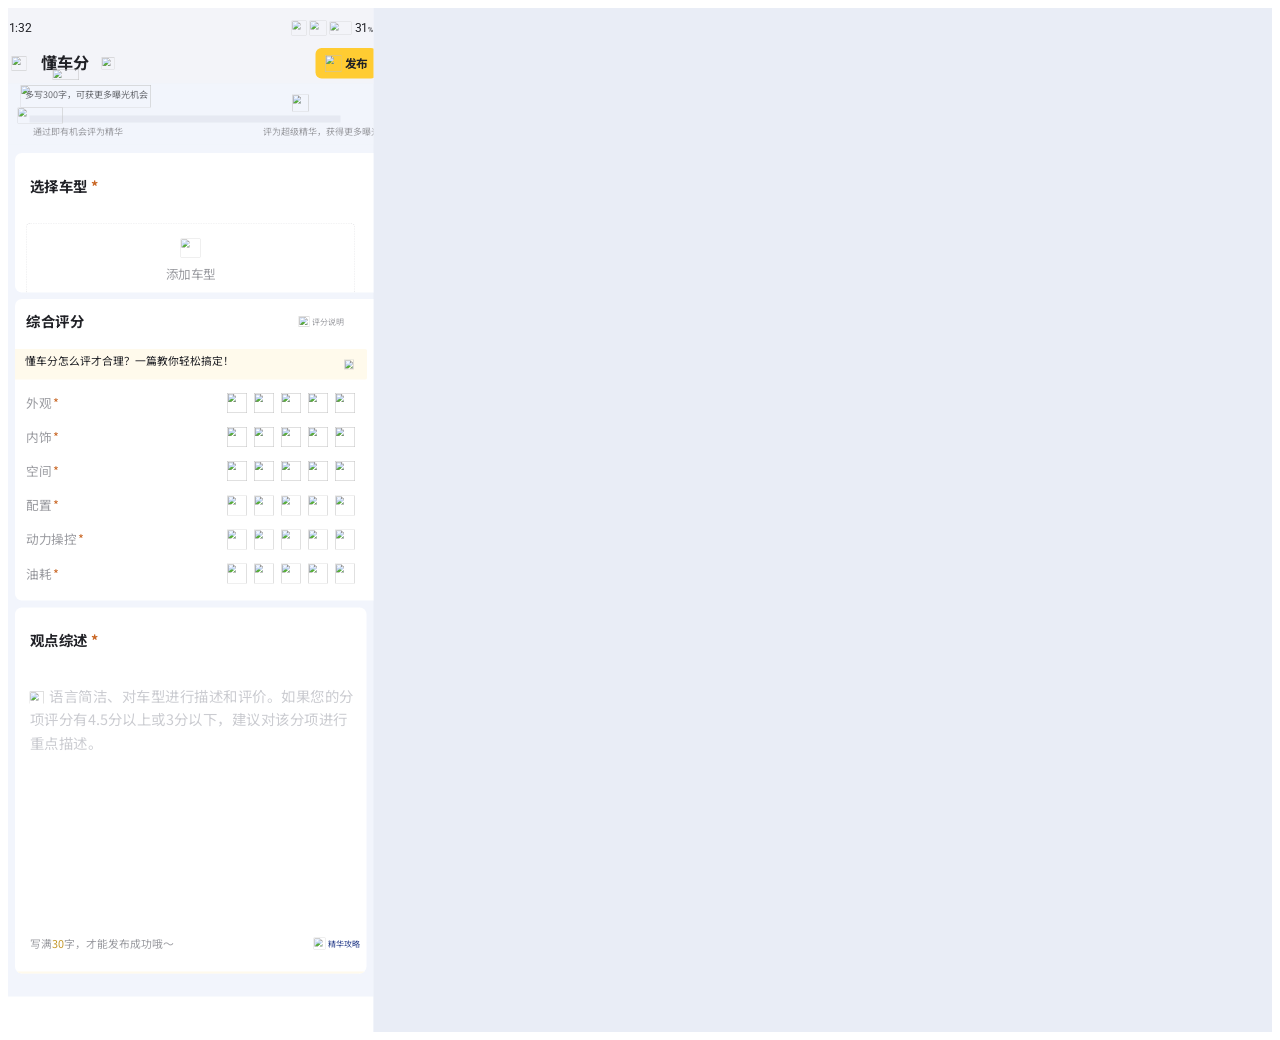
==== index.html @ 8db3533a "deploy: publish Dongchedi Nuxt site" ====
<!DOCTYPE html><html  lang="zh-CN"><head><meta charset="utf-8"><meta name="viewport" content="width=device-width, initial-scale=1, viewport-fit=cover"><title>懂车分</title><link rel="stylesheet" href="https://fonts.googleapis.com/css2?family=Noto+Sans+SC:wght@400;700&family=Roboto:wght@400&display=swap"><style>.dongchedi-page[data-v-82471abc]{--dcd-background:#f2f5fc;--dcd-header:#f3f4f9;--dcd-surface:#fff;--dcd-primary:#202126;--dcd-secondary:#9a9ba0;--dcd-required:#c96624;--dcd-yellow:#ffcc32;--dcd-tooltip:#fffaec;--dcd-track:#e6e9f2;--dcd-border:#cdcdd2;--dcd-placeholder:#cbccd1;--dcd-link:#2d438e;background:var(--dcd-background);color:var(--dcd-primary);display:flex;justify-content:flex-start;min-height:100vh;overflow-x:hidden}.dongchedi-shell[data-v-82471abc]{flex:0 0 auto;overflow:hidden;position:relative}.dongchedi-canvas[data-v-82471abc]{align-items:center;background:var(--dcd-background);color:var(--dcd-primary);display:flex;flex-direction:column;font-family:Noto Sans SC,sans-serif;font-weight:400;height:2048px;left:0;overflow:hidden;position:absolute;top:0;transform-origin:top left;width:731px}.dongchedi-canvas a[data-v-82471abc],.dongchedi-canvas button[data-v-82471abc],.dongchedi-canvas textarea[data-v-82471abc]{font:inherit}.dongchedi-canvas button[data-v-82471abc]{background:transparent;border:0;color:inherit;cursor:pointer;padding:0}.dongchedi-canvas img[data-v-82471abc]{display:block;max-width:none}.status-bar[data-v-82471abc]{align-items:center;background:var(--dcd-header);display:flex;flex:0 0 auto;font-family:Roboto,sans-serif;height:60px;padding:10px 37px 0 39px;width:731px}.status-bar__time[data-v-82471abc]{font-size:24px;font-weight:400;line-height:34px;white-space:nowrap}.status-bar__connection[data-v-82471abc]{align-items:center;display:flex;gap:6px;height:36px;margin-left:auto;width:165px}.status-bar__battery[data-v-82471abc]{font-size:24px;height:34px;line-height:34px;width:39px}.status-bar__battery small[data-v-82471abc]{font-size:13.2px}.top-nav[data-v-82471abc]{background:var(--dcd-header);flex:0 0 auto;height:81px;padding:0 14px 0 28px;width:731px}.top-nav[data-v-82471abc],.top-nav__identity[data-v-82471abc]{align-items:center;display:flex}.top-nav__identity[data-v-82471abc]{height:61px;width:206px}.top-nav__close[data-v-82471abc]{height:30px;width:30px}.top-nav__spacer[data-v-82471abc]{flex:0 0 auto;height:1px}.top-nav__spacer--first[data-v-82471abc]{width:27px}.top-nav__spacer--second[data-v-82471abc]{width:23px}.brand-mark[data-v-82471abc]{flex:0 0 auto;height:61px;position:relative;width:100px}.brand-mark strong[data-v-82471abc]{font-size:32.4px;font-weight:700;left:1.5px;line-height:46px;position:absolute;top:5px;white-space:nowrap}.brand-mark img[data-v-82471abc]{left:25px;position:absolute;top:42px}.top-nav__switch[data-v-82471abc]{height:25px;width:26px}.publish-button[data-v-82471abc]{align-items:center;background:var(--dcd-yellow)!important;border-radius:12px;display:flex;gap:6px;height:61px;justify-content:center;margin-left:auto;width:123px}.publish-button span[data-v-82471abc]{font-size:23.4px;font-weight:700;line-height:35px;white-space:nowrap}.progress-panel[data-v-82471abc]{background:var(--dcd-background);flex:0 0 auto;height:119px;padding-top:3px;position:relative;width:731px}.progress-panel__callout[data-v-82471abc]{height:46px;position:relative;width:731px}.progress-panel__callout img[data-v-82471abc]{left:25px;position:absolute;top:0}.progress-panel__callout span[data-v-82471abc]{color:#686a70;font-size:18px;left:33px;line-height:28px;position:absolute;top:4px;white-space:nowrap}.progress-panel__track-row[data-v-82471abc]{height:31px;position:relative;width:731px}.progress-panel__track[data-v-82471abc]{background:var(--dcd-track);height:14px;left:43px;position:absolute;top:15px;width:622px}.progress-panel__stripes[data-v-82471abc]{left:655px;position:absolute;top:15px}.progress-panel__step[data-v-82471abc]{position:absolute;top:18px}.progress-panel__step--one[data-v-82471abc]{left:133px}.progress-panel__step--two[data-v-82471abc]{left:579px}.progress-panel__car[data-v-82471abc]{left:19px;top:-1px}.progress-panel__car[data-v-82471abc],.progress-panel__gift[data-v-82471abc]{-o-object-fit:cover;object-fit:cover;position:absolute}.progress-panel__gift[data-v-82471abc]{left:568px;top:-27px}.progress-panel__labels[data-v-82471abc]{align-items:flex-start;display:flex;height:29px;padding:0 11px 0 49px;width:731px}.progress-panel__labels span[data-v-82471abc]{color:var(--dcd-secondary);font-size:18px;line-height:28px;white-space:nowrap}.progress-panel__labels span[data-v-82471abc]:last-child{margin-left:auto}.cards-spacer[data-v-82471abc]{flex:0 0 auto;height:17px;width:731px}.score-form[data-v-82471abc]{display:flex;flex:0 0 auto;flex-direction:column;height:1579px;width:703px}.score-card[data-v-82471abc]{background:var(--dcd-surface);border-radius:14px;flex:0 0 auto;overflow:hidden;position:relative;width:703px}.rating-card__heading h2[data-v-82471abc],.score-card__title[data-v-82471abc]{font-size:28.8px;font-style:normal;font-weight:700;line-height:43px;transform:translateY(-2px);white-space:nowrap}.rating-row__label em[data-v-82471abc],.score-card__title em[data-v-82471abc]{color:var(--dcd-required);font-style:normal}.vehicle-card[data-v-82471abc]{height:258px;padding:21px 23px 0 22px}.score-card__title--vehicle[data-v-82471abc]{height:43px;padding-left:7.2px;width:658px}.vehicle-card__spacer[data-v-82471abc]{height:28px;width:1px}.vehicle-selector[data-v-82471abc]{align-items:center;border:1.5px dashed var(--dcd-border)!important;border-radius:9px;display:flex;flex-direction:column;height:143px;padding-top:30px!important;width:658px}.vehicle-selector span[data-v-82471abc]{color:var(--dcd-secondary);font-size:25.2px;line-height:38px;margin-top:12px;white-space:nowrap}.card-gap[data-v-82471abc]{flex:0 0 auto;width:703px}.card-gap--vehicle[data-v-82471abc]{height:13px}.card-gap--rating[data-v-82471abc]{height:14px}.rating-card[data-v-82471abc]{height:583px;padding:20px 23px 0 22px}.rating-card__heading[data-v-82471abc]{align-items:center;display:flex;height:43px;padding-top:3px;width:658px}.help-link[data-v-82471abc]{align-items:center;color:inherit;display:flex;text-decoration:none}.help-link--rating[data-v-82471abc]{color:var(--dcd-secondary);font-size:21.6px;gap:5px;height:32px;line-height:32px;margin-left:auto;white-space:nowrap;width:113px}.rating-card__heading-gap[data-v-82471abc]{height:23px;width:1px}.tooltip[data-v-82471abc]{align-items:center;display:flex;flex-direction:column;height:72px;padding-top:11px;position:relative;width:658px}.tooltip__tail[data-v-82471abc]{left:595px;position:absolute;top:0}.tooltip__body[data-v-82471abc]{align-items:center;background:var(--dcd-tooltip);border-radius:3.6px;display:flex;height:61px;padding:0 26px 0 21.6px;width:658px}.tooltip__body>span[data-v-82471abc]{display:block;font-size:21.6px;height:61px;line-height:32px;padding-top:12.5px;white-space:nowrap}.tooltip__body button[data-v-82471abc]{height:20px;margin-left:auto;width:20px}.tooltip-placeholder[data-v-82471abc]{flex:0 0 auto;height:72px;width:658px}.rating-card__rows[data-v-82471abc]{display:flex;flex-direction:column;height:411.2px;padding-top:2px;width:658px}.rating-row[data-v-82471abc]{flex:0 0 auto;height:68.2px;padding-right:6px;width:658px}.rating-row[data-v-82471abc],.rating-row__label[data-v-82471abc]{align-items:center;display:flex}.rating-row__label[data-v-82471abc]{color:var(--dcd-secondary);font-size:25.2px;gap:2.4px;height:38px;line-height:38px;padding-bottom:3px;white-space:nowrap}.rating-row__label em[data-v-82471abc]{margin-left:2.4px}.rating-row__stars[data-v-82471abc]{align-items:flex-start;display:flex;gap:14px;height:40px;margin-left:auto;width:256px}.rating-row__stars button[data-v-82471abc]{flex:0 0 auto;height:40px;width:40px}.rating-row__stars img.is-selected[data-v-82471abc]{filter:brightness(0) saturate(100%) invert(79%) sepia(98%) saturate(708%) hue-rotate(342deg) brightness(102%) contrast(101%)}.review-card[data-v-82471abc]{height:711px;padding-top:21px}.score-card__title--review[data-v-82471abc]{height:43px;padding-left:29.2px;width:703px}.review-card__editor[data-v-82471abc]{height:495px;padding-top:44px;position:relative;width:703px}.review-card__editor textarea[data-v-82471abc]{background:transparent;border:0;color:var(--dcd-primary);height:451px;outline:0;overflow:hidden;padding:0;resize:none;z-index:1}.review-card__editor textarea[data-v-82471abc],.review-placeholder[data-v-82471abc]{font-size:28.8px;left:29.2px;line-height:43px;position:absolute;top:44px;width:650px}.review-placeholder[data-v-82471abc]{color:var(--dcd-placeholder);display:flex;flex-direction:column;gap:4px;height:139px;pointer-events:none;transform:translateY(-2px);z-index:2}.review-placeholder>span[data-v-82471abc]{white-space:nowrap}.review-placeholder__line[data-v-82471abc]{display:flex;height:43px;white-space:nowrap;width:650px}.review-placeholder__line--with-icon[data-v-82471abc]{gap:10.8px}.review-placeholder__pencil[data-v-82471abc]{flex:0 0 auto;height:43px;position:relative;width:28.8px}.review-placeholder__pencil img[data-v-82471abc]{left:0;position:absolute;top:9px}.review-card__meta[data-v-82471abc]{align-items:center;display:flex;height:43px;padding:0 23px 0 29.2px;width:703px}.review-card__meta>p[data-v-82471abc]{color:var(--dcd-secondary);font-size:21.6px;line-height:32px;white-space:nowrap}.review-card__meta>p span[data-v-82471abc]{color:#c39728}.review-card__validation[data-v-82471abc]{color:var(--dcd-required)!important}.help-link--review[data-v-82471abc]{color:var(--dcd-link);font-size:25.2px;gap:5.4px;height:38px;line-height:38px;margin-left:auto;white-space:nowrap;width:135px}.review-card__tip-area[data-v-82471abc]{height:94px;padding:23px 0 0 22px;width:703px}.tooltip--review[data-v-82471abc]{height:71px}.tooltip--review .tooltip__body>span[data-v-82471abc]{padding-top:11px}.bottom-background[data-v-82471abc]{background:var(--dcd-background);flex:0 0 auto;height:108px;width:731px}.bottom-system-area[data-v-82471abc]{background:var(--dcd-surface);flex:0 0 auto;height:84px;width:731px}@media(min-width:366px){.dongchedi-page[data-v-82471abc]{background:#e9edf6}}</style><link rel="preload" as="fetch" crossorigin="anonymous" href="/_payload.json?31ee4cfb-237c-421a-a219-f6a77c793687"><link rel="modulepreload" as="script" crossorigin href="/_nuxt/D0ZkvyMo.js"><link rel="modulepreload" as="script" crossorigin href="/_nuxt/QpCXt7BP.js"><script type="module" src="/_nuxt/D0ZkvyMo.js" crossorigin></script></head><body><div id="__nuxt"><!--[--><div></div><main class="dongchedi-page" data-v-82471abc><div class="dongchedi-shell" style="width:365.5px;height:1024px;margin-left:0px;" data-v-82471abc><div class="dongchedi-canvas" style="transform:scale(0.5);" data-v-82471abc><header class="status-bar" aria-label="Device status" data-v-82471abc><span class="status-bar__time" data-v-82471abc>1:32</span><div class="status-bar__connection" aria-hidden="true" data-v-82471abc><img src="/images/dongchedi-score/status-cellular.svg" alt="" width="30" height="30" data-v-82471abc><img src="/images/dongchedi-score/status-wifi6.svg" alt="" width="34" height="30" data-v-82471abc><img src="/images/dongchedi-score/status-battery.svg" alt="" width="44" height="26" data-v-82471abc><span class="status-bar__battery" data-v-82471abc>31<small data-v-82471abc>%</small></span></div></header><nav class="top-nav" aria-label="Page navigation" data-v-82471abc><div class="top-nav__identity" data-v-82471abc><button class="icon-button top-nav__close" type="button" aria-label="关闭" data-v-82471abc><img src="/images/dongchedi-score/nav-close.svg" alt="" width="30" height="30" data-v-82471abc></button><div class="top-nav__spacer top-nav__spacer--first" data-v-82471abc></div><div class="brand-mark" aria-label="懂车分" data-v-82471abc><strong data-v-82471abc>懂车分</strong><img src="/images/dongchedi-score/brand-curve.svg" alt="" width="53" height="22" data-v-82471abc></div><div class="top-nav__spacer top-nav__spacer--second" data-v-82471abc></div><button class="icon-button top-nav__switch" type="button" aria-label="切换评分类型" data-v-82471abc><img src="/images/dongchedi-score/brand-switch-arrow.svg" alt="" width="26" height="25" data-v-82471abc></button></div><button class="publish-button" type="button" data-v-82471abc><img src="/images/dongchedi-score/publish-plane.svg" alt="" width="33" height="34" data-v-82471abc><span data-v-82471abc>发布</span></button></nav><section class="progress-panel" aria-label="发布进度" data-v-82471abc><div class="progress-panel__callout" data-v-82471abc><img src="/images/dongchedi-score/progress-callout.svg" alt="" width="261" height="45" data-v-82471abc><span data-v-82471abc>多写300字，可获更多曝光机会</span></div><div class="progress-panel__track-row" aria-hidden="true" data-v-82471abc><div class="progress-panel__track" data-v-82471abc></div><img class="progress-panel__stripes" src="/images/dongchedi-score/progress-stripes.svg" alt="" width="49" height="14" data-v-82471abc><img class="progress-panel__step progress-panel__step--one" src="/images/dongchedi-score/progress-step.svg" alt="" width="12" height="12" data-v-82471abc><img class="progress-panel__step progress-panel__step--two" src="/images/dongchedi-score/progress-step.svg" alt="" width="12" height="12" data-v-82471abc><img class="progress-panel__car" src="/images/dongchedi-score/progress-car.png" alt="" width="91" height="32" data-v-82471abc><img class="progress-panel__gift" src="/images/dongchedi-score/progress-gift.png" alt="" width="34" height="34" data-v-82471abc></div><div class="progress-panel__labels" data-v-82471abc><span data-v-82471abc>通过即有机会评为精华</span><span data-v-82471abc>评为超级精华，获得更多曝光机会</span></div></section><div class="cards-spacer" data-v-82471abc></div><form class="score-form" data-v-82471abc><section class="score-card vehicle-card" data-v-82471abc><h1 class="score-card__title score-card__title--vehicle" data-v-82471abc>选择车型 <em data-v-82471abc>*</em></h1><div class="vehicle-card__spacer" data-v-82471abc></div><button class="vehicle-selector" type="button" data-v-82471abc><img src="/images/dongchedi-score/vehicle-add.svg" alt="" width="40" height="38" data-v-82471abc><span data-v-82471abc>添加车型</span></button></section><div class="card-gap card-gap--vehicle" data-v-82471abc></div><section class="score-card rating-card" data-v-82471abc><div class="rating-card__heading" data-v-82471abc><h2 data-v-82471abc>综合评分</h2><a class="help-link help-link--rating" href="#rating-guide" data-v-82471abc><img src="/images/dongchedi-score/rating-help.svg" alt="" width="22" height="22" data-v-82471abc><span data-v-82471abc>评分说明</span></a></div><div class="rating-card__heading-gap" data-v-82471abc></div><div class="tooltip tooltip--rating" data-v-82471abc><img class="tooltip__tail" src="/images/dongchedi-score/tooltip-tail.svg" alt="" width="26" height="11" data-v-82471abc><div class="tooltip__body" data-v-82471abc><span data-v-82471abc>懂车分怎么评才合理？一篇教你轻松搞定！</span><button type="button" aria-label="关闭提示" data-v-82471abc><img src="/images/dongchedi-score/tooltip-close.svg" alt="" width="20" height="20" data-v-82471abc></button></div></div><div class="rating-card__rows" data-v-82471abc><!--[--><div class="rating-row" data-v-82471abc><span class="rating-row__label" data-v-82471abc>外观<em data-v-82471abc>*</em></span><div class="rating-row__stars" aria-label="外观评分" data-v-82471abc><!--[--><button type="button" aria-label="1分" aria-pressed="false" data-v-82471abc><img src="/images/dongchedi-score/rating-star-empty.svg" alt="" width="40" height="40" class="" data-v-82471abc></button><button type="button" aria-label="2分" aria-pressed="false" data-v-82471abc><img src="/images/dongchedi-score/rating-star-empty.svg" alt="" width="40" height="40" class="" data-v-82471abc></button><button type="button" aria-label="3分" aria-pressed="false" data-v-82471abc><img src="/images/dongchedi-score/rating-star-empty.svg" alt="" width="40" height="40" class="" data-v-82471abc></button><button type="button" aria-label="4分" aria-pressed="false" data-v-82471abc><img src="/images/dongchedi-score/rating-star-empty.svg" alt="" width="40" height="40" class="" data-v-82471abc></button><button type="button" aria-label="5分" aria-pressed="false" data-v-82471abc><img src="/images/dongchedi-score/rating-star-empty.svg" alt="" width="40" height="40" class="" data-v-82471abc></button><!--]--></div></div><div class="rating-row" data-v-82471abc><span class="rating-row__label" data-v-82471abc>内饰<em data-v-82471abc>*</em></span><div class="rating-row__stars" aria-label="内饰评分" data-v-82471abc><!--[--><button type="button" aria-label="1分" aria-pressed="false" data-v-82471abc><img src="/images/dongchedi-score/rating-star-empty.svg" alt="" width="40" height="40" class="" data-v-82471abc></button><button type="button" aria-label="2分" aria-pressed="false" data-v-82471abc><img src="/images/dongchedi-score/rating-star-empty.svg" alt="" width="40" height="40" class="" data-v-82471abc></button><button type="button" aria-label="3分" aria-pressed="false" data-v-82471abc><img src="/images/dongchedi-score/rating-star-empty.svg" alt="" width="40" height="40" class="" data-v-82471abc></button><button type="button" aria-label="4分" aria-pressed="false" data-v-82471abc><img src="/images/dongchedi-score/rating-star-empty.svg" alt="" width="40" height="40" class="" data-v-82471abc></button><button type="button" aria-label="5分" aria-pressed="false" data-v-82471abc><img src="/images/dongchedi-score/rating-star-empty.svg" alt="" width="40" height="40" class="" data-v-82471abc></button><!--]--></div></div><div class="rating-row" data-v-82471abc><span class="rating-row__label" data-v-82471abc>空间<em data-v-82471abc>*</em></span><div class="rating-row__stars" aria-label="空间评分" data-v-82471abc><!--[--><button type="button" aria-label="1分" aria-pressed="false" data-v-82471abc><img src="/images/dongchedi-score/rating-star-empty.svg" alt="" width="40" height="40" class="" data-v-82471abc></button><button type="button" aria-label="2分" aria-pressed="false" data-v-82471abc><img src="/images/dongchedi-score/rating-star-empty.svg" alt="" width="40" height="40" class="" data-v-82471abc></button><button type="button" aria-label="3分" aria-pressed="false" data-v-82471abc><img src="/images/dongchedi-score/rating-star-empty.svg" alt="" width="40" height="40" class="" data-v-82471abc></button><button type="button" aria-label="4分" aria-pressed="false" data-v-82471abc><img src="/images/dongchedi-score/rating-star-empty.svg" alt="" width="40" height="40" class="" data-v-82471abc></button><button type="button" aria-label="5分" aria-pressed="false" data-v-82471abc><img src="/images/dongchedi-score/rating-star-empty.svg" alt="" width="40" height="40" class="" data-v-82471abc></button><!--]--></div></div><div class="rating-row" data-v-82471abc><span class="rating-row__label" data-v-82471abc>配置<em data-v-82471abc>*</em></span><div class="rating-row__stars" aria-label="配置评分" data-v-82471abc><!--[--><button type="button" aria-label="1分" aria-pressed="false" data-v-82471abc><img src="/images/dongchedi-score/rating-star-empty.svg" alt="" width="40" height="40" class="" data-v-82471abc></button><button type="button" aria-label="2分" aria-pressed="false" data-v-82471abc><img src="/images/dongchedi-score/rating-star-empty.svg" alt="" width="40" height="40" class="" data-v-82471abc></button><button type="button" aria-label="3分" aria-pressed="false" data-v-82471abc><img src="/images/dongchedi-score/rating-star-empty.svg" alt="" width="40" height="40" class="" data-v-82471abc></button><button type="button" aria-label="4分" aria-pressed="false" data-v-82471abc><img src="/images/dongchedi-score/rating-star-empty.svg" alt="" width="40" height="40" class="" data-v-82471abc></button><button type="button" aria-label="5分" aria-pressed="false" data-v-82471abc><img src="/images/dongchedi-score/rating-star-empty.svg" alt="" width="40" height="40" class="" data-v-82471abc></button><!--]--></div></div><div class="rating-row" data-v-82471abc><span class="rating-row__label" data-v-82471abc>动力操控<em data-v-82471abc>*</em></span><div class="rating-row__stars" aria-label="动力操控评分" data-v-82471abc><!--[--><button type="button" aria-label="1分" aria-pressed="false" data-v-82471abc><img src="/images/dongchedi-score/rating-star-empty.svg" alt="" width="40" height="40" class="" data-v-82471abc></button><button type="button" aria-label="2分" aria-pressed="false" data-v-82471abc><img src="/images/dongchedi-score/rating-star-empty.svg" alt="" width="40" height="40" class="" data-v-82471abc></button><button type="button" aria-label="3分" aria-pressed="false" data-v-82471abc><img src="/images/dongchedi-score/rating-star-empty.svg" alt="" width="40" height="40" class="" data-v-82471abc></button><button type="button" aria-label="4分" aria-pressed="false" data-v-82471abc><img src="/images/dongchedi-score/rating-star-empty.svg" alt="" width="40" height="40" class="" data-v-82471abc></button><button type="button" aria-label="5分" aria-pressed="false" data-v-82471abc><img src="/images/dongchedi-score/rating-star-empty.svg" alt="" width="40" height="40" class="" data-v-82471abc></button><!--]--></div></div><div class="rating-row" data-v-82471abc><span class="rating-row__label" data-v-82471abc>油耗<em data-v-82471abc>*</em></span><div class="rating-row__stars" aria-label="油耗评分" data-v-82471abc><!--[--><button type="button" aria-label="1分" aria-pressed="false" data-v-82471abc><img src="/images/dongchedi-score/rating-star-empty.svg" alt="" width="40" height="40" class="" data-v-82471abc></button><button type="button" aria-label="2分" aria-pressed="false" data-v-82471abc><img src="/images/dongchedi-score/rating-star-empty.svg" alt="" width="40" height="40" class="" data-v-82471abc></button><button type="button" aria-label="3分" aria-pressed="false" data-v-82471abc><img src="/images/dongchedi-score/rating-star-empty.svg" alt="" width="40" height="40" class="" data-v-82471abc></button><button type="button" aria-label="4分" aria-pressed="false" data-v-82471abc><img src="/images/dongchedi-score/rating-star-empty.svg" alt="" width="40" height="40" class="" data-v-82471abc></button><button type="button" aria-label="5分" aria-pressed="false" data-v-82471abc><img src="/images/dongchedi-score/rating-star-empty.svg" alt="" width="40" height="40" class="" data-v-82471abc></button><!--]--></div></div><!--]--></div></section><div class="card-gap card-gap--rating" data-v-82471abc></div><section class="score-card review-card" data-v-82471abc><h2 class="score-card__title score-card__title--review" data-v-82471abc>观点综述 <em data-v-82471abc>*</em></h2><div class="review-card__editor" data-v-82471abc><textarea maxlength="3000" aria-label="观点综述" data-v-82471abc></textarea><div class="review-placeholder" aria-hidden="true" data-v-82471abc><div class="review-placeholder__line review-placeholder__line--with-icon" data-v-82471abc><span class="review-placeholder__pencil" data-v-82471abc><img src="/images/dongchedi-score/review-pencil.svg" alt="" width="28.8" height="28.8" data-v-82471abc></span><span data-v-82471abc>语言简洁、对车型进行描述和评价。如果您的分</span></div><span data-v-82471abc>项评分有4.5分以上或3分以下，建议对该分项进行</span><span data-v-82471abc>重点描述。</span></div></div><div class="review-card__meta" data-v-82471abc><p data-v-82471abc> 写满<span data-v-82471abc>30</span>字，才能发布成功哦～ </p><a class="help-link help-link--review" href="#featured-guide" data-v-82471abc><img src="/images/dongchedi-score/review-help.svg" alt="" width="24" height="24" data-v-82471abc><span data-v-82471abc>精华攻略</span></a></div><div class="review-card__tip-area" data-v-82471abc><div class="tooltip tooltip--review" data-v-82471abc><img class="tooltip__tail" src="/images/dongchedi-score/tooltip-tail.svg" alt="" width="26" height="11" data-v-82471abc><div class="tooltip__body" data-v-82471abc><span data-v-82471abc>看精华攻略，写精华懂车分，轻松赚取上万积分！</span><button type="button" aria-label="关闭提示" data-v-82471abc><img src="/images/dongchedi-score/tooltip-close.svg" alt="" width="20" height="20" data-v-82471abc></button></div></div></div></section></form><div class="bottom-background" data-v-82471abc></div><div class="bottom-system-area" data-v-82471abc></div></div></div></main><!--]--></div><div id="teleports"></div><script>window.__NUXT__={};window.__NUXT__.config={public:{},app:{baseURL:"/",buildId:"31ee4cfb-237c-421a-a219-f6a77c793687",buildAssetsDir:"/_nuxt/",cdnURL:""}}</script><script type="application/json" data-nuxt-data="nuxt-app" data-ssr="true" id="__NUXT_DATA__" data-src="/_payload.json?31ee4cfb-237c-421a-a219-f6a77c793687">[{"state":1,"once":3,"_errors":4,"serverRendered":6,"path":7,"prerenderedAt":8},["Reactive",2],{},["Set"],["ShallowReactive",5],{},true,"\u002F",1792224165640]</script></body></html>
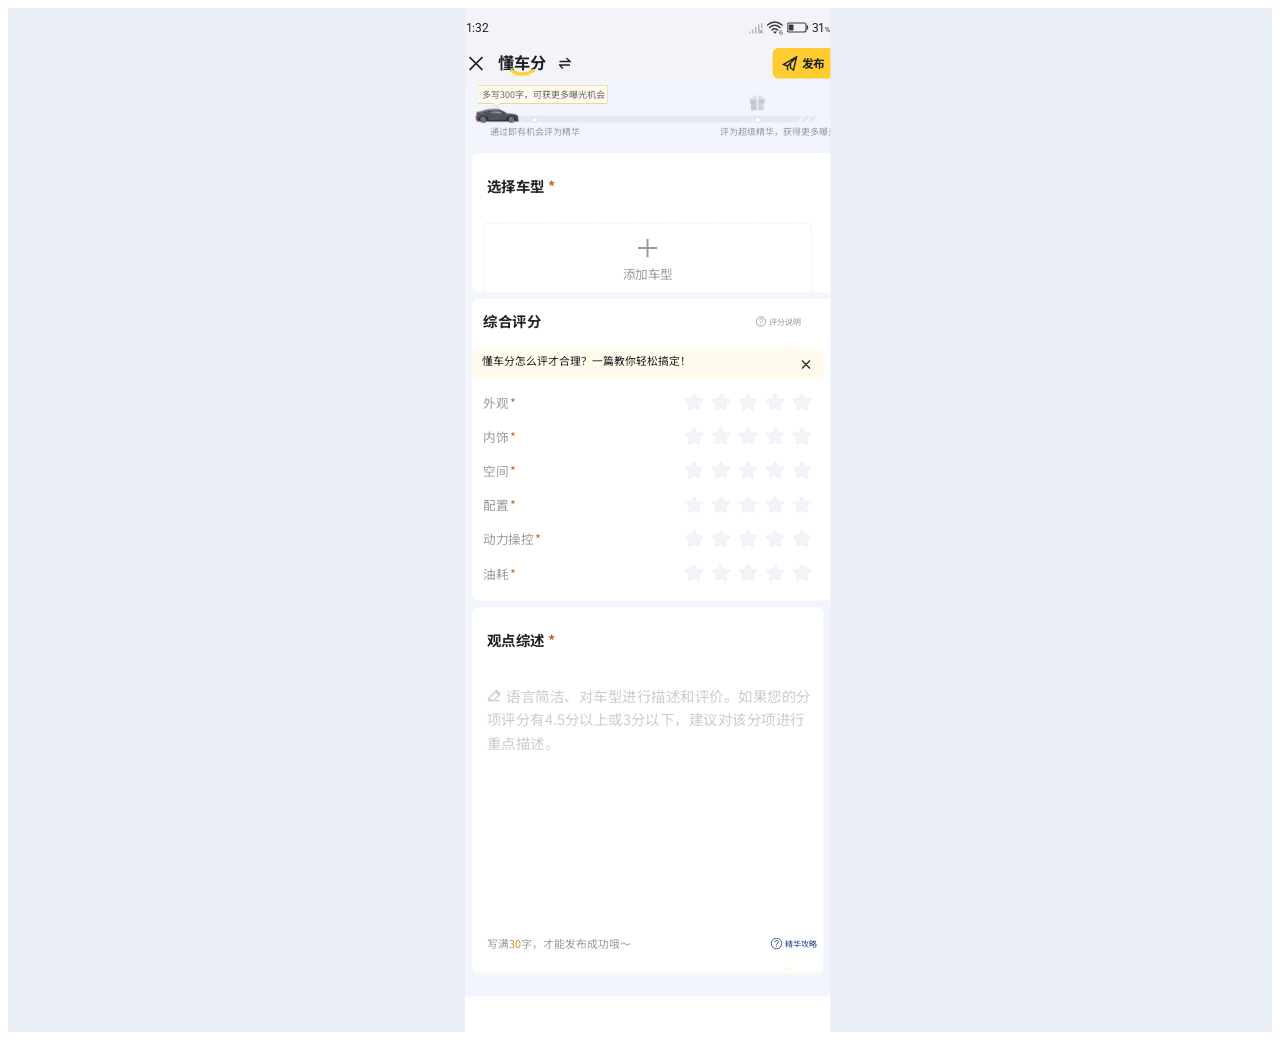
==== commit 2c25f38e: "deploy: activate Korean car review route" ====
--- a/index.html
+++ b/index.html
@@ -1 +1 @@
-<!DOCTYPE html><html  lang="zh-CN"><head><meta charset="utf-8"><meta name="viewport" content="width=device-width, initial-scale=1, viewport-fit=cover"><title>懂车分</title><link rel="stylesheet" href="https://fonts.googleapis.com/css2?family=Noto+Sans+SC:wght@400;700&family=Roboto:wght@400&display=swap"><style>.dongchedi-page[data-v-82471abc]{--dcd-background:#f2f5fc;--dcd-header:#f3f4f9;--dcd-surface:#fff;--dcd-primary:#202126;--dcd-secondary:#9a9ba0;--dcd-required:#c96624;--dcd-yellow:#ffcc32;--dcd-tooltip:#fffaec;--dcd-track:#e6e9f2;--dcd-border:#cdcdd2;--dcd-placeholder:#cbccd1;--dcd-link:#2d438e;background:var(--dcd-background);color:var(--dcd-primary);display:flex;justify-content:flex-start;min-height:100vh;overflow-x:hidden}.dongchedi-shell[data-v-82471abc]{flex:0 0 auto;overflow:hidden;position:relative}.dongchedi-canvas[data-v-82471abc]{align-items:center;background:var(--dcd-background);color:var(--dcd-primary);display:flex;flex-direction:column;font-family:Noto Sans SC,sans-serif;font-weight:400;height:2048px;left:0;overflow:hidden;position:absolute;top:0;transform-origin:top left;width:731px}.dongchedi-canvas a[data-v-82471abc],.dongchedi-canvas button[data-v-82471abc],.dongchedi-canvas textarea[data-v-82471abc]{font:inherit}.dongchedi-canvas button[data-v-82471abc]{background:transparent;border:0;color:inherit;cursor:pointer;padding:0}.dongchedi-canvas img[data-v-82471abc]{display:block;max-width:none}.status-bar[data-v-82471abc]{align-items:center;background:var(--dcd-header);display:flex;flex:0 0 auto;font-family:Roboto,sans-serif;height:60px;padding:10px 37px 0 39px;width:731px}.status-bar__time[data-v-82471abc]{font-size:24px;font-weight:400;line-height:34px;white-space:nowrap}.status-bar__connection[data-v-82471abc]{align-items:center;display:flex;gap:6px;height:36px;margin-left:auto;width:165px}.status-bar__battery[data-v-82471abc]{font-size:24px;height:34px;line-height:34px;width:39px}.status-bar__battery small[data-v-82471abc]{font-size:13.2px}.top-nav[data-v-82471abc]{background:var(--dcd-header);flex:0 0 auto;height:81px;padding:0 14px 0 28px;width:731px}.top-nav[data-v-82471abc],.top-nav__identity[data-v-82471abc]{align-items:center;display:flex}.top-nav__identity[data-v-82471abc]{height:61px;width:206px}.top-nav__close[data-v-82471abc]{height:30px;width:30px}.top-nav__spacer[data-v-82471abc]{flex:0 0 auto;height:1px}.top-nav__spacer--first[data-v-82471abc]{width:27px}.top-nav__spacer--second[data-v-82471abc]{width:23px}.brand-mark[data-v-82471abc]{flex:0 0 auto;height:61px;position:relative;width:100px}.brand-mark strong[data-v-82471abc]{font-size:32.4px;font-weight:700;left:1.5px;line-height:46px;position:absolute;top:5px;white-space:nowrap}.brand-mark img[data-v-82471abc]{left:25px;position:absolute;top:42px}.top-nav__switch[data-v-82471abc]{height:25px;width:26px}.publish-button[data-v-82471abc]{align-items:center;background:var(--dcd-yellow)!important;border-radius:12px;display:flex;gap:6px;height:61px;justify-content:center;margin-left:auto;width:123px}.publish-button span[data-v-82471abc]{font-size:23.4px;font-weight:700;line-height:35px;white-space:nowrap}.progress-panel[data-v-82471abc]{background:var(--dcd-background);flex:0 0 auto;height:119px;padding-top:3px;position:relative;width:731px}.progress-panel__callout[data-v-82471abc]{height:46px;position:relative;width:731px}.progress-panel__callout img[data-v-82471abc]{left:25px;position:absolute;top:0}.progress-panel__callout span[data-v-82471abc]{color:#686a70;font-size:18px;left:33px;line-height:28px;position:absolute;top:4px;white-space:nowrap}.progress-panel__track-row[data-v-82471abc]{height:31px;position:relative;width:731px}.progress-panel__track[data-v-82471abc]{background:var(--dcd-track);height:14px;left:43px;position:absolute;top:15px;width:622px}.progress-panel__stripes[data-v-82471abc]{left:655px;position:absolute;top:15px}.progress-panel__step[data-v-82471abc]{position:absolute;top:18px}.progress-panel__step--one[data-v-82471abc]{left:133px}.progress-panel__step--two[data-v-82471abc]{left:579px}.progress-panel__car[data-v-82471abc]{left:19px;top:-1px}.progress-panel__car[data-v-82471abc],.progress-panel__gift[data-v-82471abc]{-o-object-fit:cover;object-fit:cover;position:absolute}.progress-panel__gift[data-v-82471abc]{left:568px;top:-27px}.progress-panel__labels[data-v-82471abc]{align-items:flex-start;display:flex;height:29px;padding:0 11px 0 49px;width:731px}.progress-panel__labels span[data-v-82471abc]{color:var(--dcd-secondary);font-size:18px;line-height:28px;white-space:nowrap}.progress-panel__labels span[data-v-82471abc]:last-child{margin-left:auto}.cards-spacer[data-v-82471abc]{flex:0 0 auto;height:17px;width:731px}.score-form[data-v-82471abc]{display:flex;flex:0 0 auto;flex-direction:column;height:1579px;width:703px}.score-card[data-v-82471abc]{background:var(--dcd-surface);border-radius:14px;flex:0 0 auto;overflow:hidden;position:relative;width:703px}.rating-card__heading h2[data-v-82471abc],.score-card__title[data-v-82471abc]{font-size:28.8px;font-style:normal;font-weight:700;line-height:43px;transform:translateY(-2px);white-space:nowrap}.rating-row__label em[data-v-82471abc],.score-card__title em[data-v-82471abc]{color:var(--dcd-required);font-style:normal}.vehicle-card[data-v-82471abc]{height:258px;padding:21px 23px 0 22px}.score-card__title--vehicle[data-v-82471abc]{height:43px;padding-left:7.2px;width:658px}.vehicle-card__spacer[data-v-82471abc]{height:28px;width:1px}.vehicle-selector[data-v-82471abc]{align-items:center;border:1.5px dashed var(--dcd-border)!important;border-radius:9px;display:flex;flex-direction:column;height:143px;padding-top:30px!important;width:658px}.vehicle-selector span[data-v-82471abc]{color:var(--dcd-secondary);font-size:25.2px;line-height:38px;margin-top:12px;white-space:nowrap}.card-gap[data-v-82471abc]{flex:0 0 auto;width:703px}.card-gap--vehicle[data-v-82471abc]{height:13px}.card-gap--rating[data-v-82471abc]{height:14px}.rating-card[data-v-82471abc]{height:583px;padding:20px 23px 0 22px}.rating-card__heading[data-v-82471abc]{align-items:center;display:flex;height:43px;padding-top:3px;width:658px}.help-link[data-v-82471abc]{align-items:center;color:inherit;display:flex;text-decoration:none}.help-link--rating[data-v-82471abc]{color:var(--dcd-secondary);font-size:21.6px;gap:5px;height:32px;line-height:32px;margin-left:auto;white-space:nowrap;width:113px}.rating-card__heading-gap[data-v-82471abc]{height:23px;width:1px}.tooltip[data-v-82471abc]{align-items:center;display:flex;flex-direction:column;height:72px;padding-top:11px;position:relative;width:658px}.tooltip__tail[data-v-82471abc]{left:595px;position:absolute;top:0}.tooltip__body[data-v-82471abc]{align-items:center;background:var(--dcd-tooltip);border-radius:3.6px;display:flex;height:61px;padding:0 26px 0 21.6px;width:658px}.tooltip__body>span[data-v-82471abc]{display:block;font-size:21.6px;height:61px;line-height:32px;padding-top:12.5px;white-space:nowrap}.tooltip__body button[data-v-82471abc]{height:20px;margin-left:auto;width:20px}.tooltip-placeholder[data-v-82471abc]{flex:0 0 auto;height:72px;width:658px}.rating-card__rows[data-v-82471abc]{display:flex;flex-direction:column;height:411.2px;padding-top:2px;width:658px}.rating-row[data-v-82471abc]{flex:0 0 auto;height:68.2px;padding-right:6px;width:658px}.rating-row[data-v-82471abc],.rating-row__label[data-v-82471abc]{align-items:center;display:flex}.rating-row__label[data-v-82471abc]{color:var(--dcd-secondary);font-size:25.2px;gap:2.4px;height:38px;line-height:38px;padding-bottom:3px;white-space:nowrap}.rating-row__label em[data-v-82471abc]{margin-left:2.4px}.rating-row__stars[data-v-82471abc]{align-items:flex-start;display:flex;gap:14px;height:40px;margin-left:auto;width:256px}.rating-row__stars button[data-v-82471abc]{flex:0 0 auto;height:40px;width:40px}.rating-row__stars img.is-selected[data-v-82471abc]{filter:brightness(0) saturate(100%) invert(79%) sepia(98%) saturate(708%) hue-rotate(342deg) brightness(102%) contrast(101%)}.review-card[data-v-82471abc]{height:711px;padding-top:21px}.score-card__title--review[data-v-82471abc]{height:43px;padding-left:29.2px;width:703px}.review-card__editor[data-v-82471abc]{height:495px;padding-top:44px;position:relative;width:703px}.review-card__editor textarea[data-v-82471abc]{background:transparent;border:0;color:var(--dcd-primary);height:451px;outline:0;overflow:hidden;padding:0;resize:none;z-index:1}.review-card__editor textarea[data-v-82471abc],.review-placeholder[data-v-82471abc]{font-size:28.8px;left:29.2px;line-height:43px;position:absolute;top:44px;width:650px}.review-placeholder[data-v-82471abc]{color:var(--dcd-placeholder);display:flex;flex-direction:column;gap:4px;height:139px;pointer-events:none;transform:translateY(-2px);z-index:2}.review-placeholder>span[data-v-82471abc]{white-space:nowrap}.review-placeholder__line[data-v-82471abc]{display:flex;height:43px;white-space:nowrap;width:650px}.review-placeholder__line--with-icon[data-v-82471abc]{gap:10.8px}.review-placeholder__pencil[data-v-82471abc]{flex:0 0 auto;height:43px;position:relative;width:28.8px}.review-placeholder__pencil img[data-v-82471abc]{left:0;position:absolute;top:9px}.review-card__meta[data-v-82471abc]{align-items:center;display:flex;height:43px;padding:0 23px 0 29.2px;width:703px}.review-card__meta>p[data-v-82471abc]{color:var(--dcd-secondary);font-size:21.6px;line-height:32px;white-space:nowrap}.review-card__meta>p span[data-v-82471abc]{color:#c39728}.review-card__validation[data-v-82471abc]{color:var(--dcd-required)!important}.help-link--review[data-v-82471abc]{color:var(--dcd-link);font-size:25.2px;gap:5.4px;height:38px;line-height:38px;margin-left:auto;white-space:nowrap;width:135px}.review-card__tip-area[data-v-82471abc]{height:94px;padding:23px 0 0 22px;width:703px}.tooltip--review[data-v-82471abc]{height:71px}.tooltip--review .tooltip__body>span[data-v-82471abc]{padding-top:11px}.bottom-background[data-v-82471abc]{background:var(--dcd-background);flex:0 0 auto;height:108px;width:731px}.bottom-system-area[data-v-82471abc]{background:var(--dcd-surface);flex:0 0 auto;height:84px;width:731px}@media(min-width:366px){.dongchedi-page[data-v-82471abc]{background:#e9edf6}}</style><link rel="preload" as="fetch" crossorigin="anonymous" href="/_payload.json?31ee4cfb-237c-421a-a219-f6a77c793687"><link rel="modulepreload" as="script" crossorigin href="/_nuxt/D0ZkvyMo.js"><link rel="modulepreload" as="script" crossorigin href="/_nuxt/QpCXt7BP.js"><script type="module" src="/_nuxt/D0ZkvyMo.js" crossorigin></script></head><body><div id="__nuxt"><!--[--><div></div><main class="dongchedi-page" data-v-82471abc><div class="dongchedi-shell" style="width:365.5px;height:1024px;margin-left:0px;" data-v-82471abc><div class="dongchedi-canvas" style="transform:scale(0.5);" data-v-82471abc><header class="status-bar" aria-label="Device status" data-v-82471abc><span class="status-bar__time" data-v-82471abc>1:32</span><div class="status-bar__connection" aria-hidden="true" data-v-82471abc><img src="/images/dongchedi-score/status-cellular.svg" alt="" width="30" height="30" data-v-82471abc><img src="/images/dongchedi-score/status-wifi6.svg" alt="" width="34" height="30" data-v-82471abc><img src="/images/dongchedi-score/status-battery.svg" alt="" width="44" height="26" data-v-82471abc><span class="status-bar__battery" data-v-82471abc>31<small data-v-82471abc>%</small></span></div></header><nav class="top-nav" aria-label="Page navigation" data-v-82471abc><div class="top-nav__identity" data-v-82471abc><button class="icon-button top-nav__close" type="button" aria-label="关闭" data-v-82471abc><img src="/images/dongchedi-score/nav-close.svg" alt="" width="30" height="30" data-v-82471abc></button><div class="top-nav__spacer top-nav__spacer--first" data-v-82471abc></div><div class="brand-mark" aria-label="懂车分" data-v-82471abc><strong data-v-82471abc>懂车分</strong><img src="/images/dongchedi-score/brand-curve.svg" alt="" width="53" height="22" data-v-82471abc></div><div class="top-nav__spacer top-nav__spacer--second" data-v-82471abc></div><button class="icon-button top-nav__switch" type="button" aria-label="切换评分类型" data-v-82471abc><img src="/images/dongchedi-score/brand-switch-arrow.svg" alt="" width="26" height="25" data-v-82471abc></button></div><button class="publish-button" type="button" data-v-82471abc><img src="/images/dongchedi-score/publish-plane.svg" alt="" width="33" height="34" data-v-82471abc><span data-v-82471abc>发布</span></button></nav><section class="progress-panel" aria-label="发布进度" data-v-82471abc><div class="progress-panel__callout" data-v-82471abc><img src="/images/dongchedi-score/progress-callout.svg" alt="" width="261" height="45" data-v-82471abc><span data-v-82471abc>多写300字，可获更多曝光机会</span></div><div class="progress-panel__track-row" aria-hidden="true" data-v-82471abc><div class="progress-panel__track" data-v-82471abc></div><img class="progress-panel__stripes" src="/images/dongchedi-score/progress-stripes.svg" alt="" width="49" height="14" data-v-82471abc><img class="progress-panel__step progress-panel__step--one" src="/images/dongchedi-score/progress-step.svg" alt="" width="12" height="12" data-v-82471abc><img class="progress-panel__step progress-panel__step--two" src="/images/dongchedi-score/progress-step.svg" alt="" width="12" height="12" data-v-82471abc><img class="progress-panel__car" src="/images/dongchedi-score/progress-car.png" alt="" width="91" height="32" data-v-82471abc><img class="progress-panel__gift" src="/images/dongchedi-score/progress-gift.png" alt="" width="34" height="34" data-v-82471abc></div><div class="progress-panel__labels" data-v-82471abc><span data-v-82471abc>通过即有机会评为精华</span><span data-v-82471abc>评为超级精华，获得更多曝光机会</span></div></section><div class="cards-spacer" data-v-82471abc></div><form class="score-form" data-v-82471abc><section class="score-card vehicle-card" data-v-82471abc><h1 class="score-card__title score-card__title--vehicle" data-v-82471abc>选择车型 <em data-v-82471abc>*</em></h1><div class="vehicle-card__spacer" data-v-82471abc></div><button class="vehicle-selector" type="button" data-v-82471abc><img src="/images/dongchedi-score/vehicle-add.svg" alt="" width="40" height="38" data-v-82471abc><span data-v-82471abc>添加车型</span></button></section><div class="card-gap card-gap--vehicle" data-v-82471abc></div><section class="score-card rating-card" data-v-82471abc><div class="rating-card__heading" data-v-82471abc><h2 data-v-82471abc>综合评分</h2><a class="help-link help-link--rating" href="#rating-guide" data-v-82471abc><img src="/images/dongchedi-score/rating-help.svg" alt="" width="22" height="22" data-v-82471abc><span data-v-82471abc>评分说明</span></a></div><div class="rating-card__heading-gap" data-v-82471abc></div><div class="tooltip tooltip--rating" data-v-82471abc><img class="tooltip__tail" src="/images/dongchedi-score/tooltip-tail.svg" alt="" width="26" height="11" data-v-82471abc><div class="tooltip__body" data-v-82471abc><span data-v-82471abc>懂车分怎么评才合理？一篇教你轻松搞定！</span><button type="button" aria-label="关闭提示" data-v-82471abc><img src="/images/dongchedi-score/tooltip-close.svg" alt="" width="20" height="20" data-v-82471abc></button></div></div><div class="rating-card__rows" data-v-82471abc><!--[--><div class="rating-row" data-v-82471abc><span class="rating-row__label" data-v-82471abc>外观<em data-v-82471abc>*</em></span><div class="rating-row__stars" aria-label="外观评分" data-v-82471abc><!--[--><button type="button" aria-label="1分" aria-pressed="false" data-v-82471abc><img src="/images/dongchedi-score/rating-star-empty.svg" alt="" width="40" height="40" class="" data-v-82471abc></button><button type="button" aria-label="2分" aria-pressed="false" data-v-82471abc><img src="/images/dongchedi-score/rating-star-empty.svg" alt="" width="40" height="40" class="" data-v-82471abc></button><button type="button" aria-label="3分" aria-pressed="false" data-v-82471abc><img src="/images/dongchedi-score/rating-star-empty.svg" alt="" width="40" height="40" class="" data-v-82471abc></button><button type="button" aria-label="4分" aria-pressed="false" data-v-82471abc><img src="/images/dongchedi-score/rating-star-empty.svg" alt="" width="40" height="40" class="" data-v-82471abc></button><button type="button" aria-label="5分" aria-pressed="false" data-v-82471abc><img src="/images/dongchedi-score/rating-star-empty.svg" alt="" width="40" height="40" class="" data-v-82471abc></button><!--]--></div></div><div class="rating-row" data-v-82471abc><span class="rating-row__label" data-v-82471abc>内饰<em data-v-82471abc>*</em></span><div class="rating-row__stars" aria-label="内饰评分" data-v-82471abc><!--[--><button type="button" aria-label="1分" aria-pressed="false" data-v-82471abc><img src="/images/dongchedi-score/rating-star-empty.svg" alt="" width="40" height="40" class="" data-v-82471abc></button><button type="button" aria-label="2分" aria-pressed="false" data-v-82471abc><img src="/images/dongchedi-score/rating-star-empty.svg" alt="" width="40" height="40" class="" data-v-82471abc></button><button type="button" aria-label="3分" aria-pressed="false" data-v-82471abc><img src="/images/dongchedi-score/rating-star-empty.svg" alt="" width="40" height="40" class="" data-v-82471abc></button><button type="button" aria-label="4分" aria-pressed="false" data-v-82471abc><img src="/images/dongchedi-score/rating-star-empty.svg" alt="" width="40" height="40" class="" data-v-82471abc></button><button type="button" aria-label="5分" aria-pressed="false" data-v-82471abc><img src="/images/dongchedi-score/rating-star-empty.svg" alt="" width="40" height="40" class="" data-v-82471abc></button><!--]--></div></div><div class="rating-row" data-v-82471abc><span class="rating-row__label" data-v-82471abc>空间<em data-v-82471abc>*</em></span><div class="rating-row__stars" aria-label="空间评分" data-v-82471abc><!--[--><button type="button" aria-label="1分" aria-pressed="false" data-v-82471abc><img src="/images/dongchedi-score/rating-star-empty.svg" alt="" width="40" height="40" class="" data-v-82471abc></button><button type="button" aria-label="2分" aria-pressed="false" data-v-82471abc><img src="/images/dongchedi-score/rating-star-empty.svg" alt="" width="40" height="40" class="" data-v-82471abc></button><button type="button" aria-label="3分" aria-pressed="false" data-v-82471abc><img src="/images/dongchedi-score/rating-star-empty.svg" alt="" width="40" height="40" class="" data-v-82471abc></button><button type="button" aria-label="4分" aria-pressed="false" data-v-82471abc><img src="/images/dongchedi-score/rating-star-empty.svg" alt="" width="40" height="40" class="" data-v-82471abc></button><button type="button" aria-label="5分" aria-pressed="false" data-v-82471abc><img src="/images/dongchedi-score/rating-star-empty.svg" alt="" width="40" height="40" class="" data-v-82471abc></button><!--]--></div></div><div class="rating-row" data-v-82471abc><span class="rating-row__label" data-v-82471abc>配置<em data-v-82471abc>*</em></span><div class="rating-row__stars" aria-label="配置评分" data-v-82471abc><!--[--><button type="button" aria-label="1分" aria-pressed="false" data-v-82471abc><img src="/images/dongchedi-score/rating-star-empty.svg" alt="" width="40" height="40" class="" data-v-82471abc></button><button type="button" aria-label="2分" aria-pressed="false" data-v-82471abc><img src="/images/dongchedi-score/rating-star-empty.svg" alt="" width="40" height="40" class="" data-v-82471abc></button><button type="button" aria-label="3分" aria-pressed="false" data-v-82471abc><img src="/images/dongchedi-score/rating-star-empty.svg" alt="" width="40" height="40" class="" data-v-82471abc></button><button type="button" aria-label="4分" aria-pressed="false" data-v-82471abc><img src="/images/dongchedi-score/rating-star-empty.svg" alt="" width="40" height="40" class="" data-v-82471abc></button><button type="button" aria-label="5分" aria-pressed="false" data-v-82471abc><img src="/images/dongchedi-score/rating-star-empty.svg" alt="" width="40" height="40" class="" data-v-82471abc></button><!--]--></div></div><div class="rating-row" data-v-82471abc><span class="rating-row__label" data-v-82471abc>动力操控<em data-v-82471abc>*</em></span><div class="rating-row__stars" aria-label="动力操控评分" data-v-82471abc><!--[--><button type="button" aria-label="1分" aria-pressed="false" data-v-82471abc><img src="/images/dongchedi-score/rating-star-empty.svg" alt="" width="40" height="40" class="" data-v-82471abc></button><button type="button" aria-label="2分" aria-pressed="false" data-v-82471abc><img src="/images/dongchedi-score/rating-star-empty.svg" alt="" width="40" height="40" class="" data-v-82471abc></button><button type="button" aria-label="3分" aria-pressed="false" data-v-82471abc><img src="/images/dongchedi-score/rating-star-empty.svg" alt="" width="40" height="40" class="" data-v-82471abc></button><button type="button" aria-label="4分" aria-pressed="false" data-v-82471abc><img src="/images/dongchedi-score/rating-star-empty.svg" alt="" width="40" height="40" class="" data-v-82471abc></button><button type="button" aria-label="5分" aria-pressed="false" data-v-82471abc><img src="/images/dongchedi-score/rating-star-empty.svg" alt="" width="40" height="40" class="" data-v-82471abc></button><!--]--></div></div><div class="rating-row" data-v-82471abc><span class="rating-row__label" data-v-82471abc>油耗<em data-v-82471abc>*</em></span><div class="rating-row__stars" aria-label="油耗评分" data-v-82471abc><!--[--><button type="button" aria-label="1分" aria-pressed="false" data-v-82471abc><img src="/images/dongchedi-score/rating-star-empty.svg" alt="" width="40" height="40" class="" data-v-82471abc></button><button type="button" aria-label="2分" aria-pressed="false" data-v-82471abc><img src="/images/dongchedi-score/rating-star-empty.svg" alt="" width="40" height="40" class="" data-v-82471abc></button><button type="button" aria-label="3分" aria-pressed="false" data-v-82471abc><img src="/images/dongchedi-score/rating-star-empty.svg" alt="" width="40" height="40" class="" data-v-82471abc></button><button type="button" aria-label="4分" aria-pressed="false" data-v-82471abc><img src="/images/dongchedi-score/rating-star-empty.svg" alt="" width="40" height="40" class="" data-v-82471abc></button><button type="button" aria-label="5分" aria-pressed="false" data-v-82471abc><img src="/images/dongchedi-score/rating-star-empty.svg" alt="" width="40" height="40" class="" data-v-82471abc></button><!--]--></div></div><!--]--></div></section><div class="card-gap card-gap--rating" data-v-82471abc></div><section class="score-card review-card" data-v-82471abc><h2 class="score-card__title score-card__title--review" data-v-82471abc>观点综述 <em data-v-82471abc>*</em></h2><div class="review-card__editor" data-v-82471abc><textarea maxlength="3000" aria-label="观点综述" data-v-82471abc></textarea><div class="review-placeholder" aria-hidden="true" data-v-82471abc><div class="review-placeholder__line review-placeholder__line--with-icon" data-v-82471abc><span class="review-placeholder__pencil" data-v-82471abc><img src="/images/dongchedi-score/review-pencil.svg" alt="" width="28.8" height="28.8" data-v-82471abc></span><span data-v-82471abc>语言简洁、对车型进行描述和评价。如果您的分</span></div><span data-v-82471abc>项评分有4.5分以上或3分以下，建议对该分项进行</span><span data-v-82471abc>重点描述。</span></div></div><div class="review-card__meta" data-v-82471abc><p data-v-82471abc> 写满<span data-v-82471abc>30</span>字，才能发布成功哦～ </p><a class="help-link help-link--review" href="#featured-guide" data-v-82471abc><img src="/images/dongchedi-score/review-help.svg" alt="" width="24" height="24" data-v-82471abc><span data-v-82471abc>精华攻略</span></a></div><div class="review-card__tip-area" data-v-82471abc><div class="tooltip tooltip--review" data-v-82471abc><img class="tooltip__tail" src="/images/dongchedi-score/tooltip-tail.svg" alt="" width="26" height="11" data-v-82471abc><div class="tooltip__body" data-v-82471abc><span data-v-82471abc>看精华攻略，写精华懂车分，轻松赚取上万积分！</span><button type="button" aria-label="关闭提示" data-v-82471abc><img src="/images/dongchedi-score/tooltip-close.svg" alt="" width="20" height="20" data-v-82471abc></button></div></div></div></section></form><div class="bottom-background" data-v-82471abc></div><div class="bottom-system-area" data-v-82471abc></div></div></div></main><!--]--></div><div id="teleports"></div><script>window.__NUXT__={};window.__NUXT__.config={public:{},app:{baseURL:"/",buildId:"31ee4cfb-237c-421a-a219-f6a77c793687",buildAssetsDir:"/_nuxt/",cdnURL:""}}</script><script type="application/json" data-nuxt-data="nuxt-app" data-ssr="true" id="__NUXT_DATA__" data-src="/_payload.json?31ee4cfb-237c-421a-a219-f6a77c793687">[{"state":1,"once":3,"_errors":4,"serverRendered":6,"path":7,"prerenderedAt":8},["Reactive",2],{},["Set"],["ShallowReactive",5],{},true,"\u002F",1792224165640]</script></body></html>+<!DOCTYPE html><html  lang="zh-CN"><head><meta charset="utf-8"><meta name="viewport" content="width=device-width, initial-scale=1, viewport-fit=cover"><title>懂车分</title><link rel="stylesheet" href="https://fonts.googleapis.com/css2?family=Noto+Sans+SC:wght@400;700&family=Roboto:wght@400&display=swap"><style>.dongchedi-page[data-v-82471abc]{--dcd-background:#f2f5fc;--dcd-header:#f3f4f9;--dcd-surface:#fff;--dcd-primary:#202126;--dcd-secondary:#9a9ba0;--dcd-required:#c96624;--dcd-yellow:#ffcc32;--dcd-tooltip:#fffaec;--dcd-track:#e6e9f2;--dcd-border:#cdcdd2;--dcd-placeholder:#cbccd1;--dcd-link:#2d438e;background:var(--dcd-background);color:var(--dcd-primary);display:flex;justify-content:flex-start;min-height:100vh;overflow-x:hidden}.dongchedi-shell[data-v-82471abc]{flex:0 0 auto;overflow:hidden;position:relative}.dongchedi-canvas[data-v-82471abc]{align-items:center;background:var(--dcd-background);color:var(--dcd-primary);display:flex;flex-direction:column;font-family:Noto Sans SC,sans-serif;font-weight:400;height:2048px;left:0;overflow:hidden;position:absolute;top:0;transform-origin:top left;width:731px}.dongchedi-canvas a[data-v-82471abc],.dongchedi-canvas button[data-v-82471abc],.dongchedi-canvas textarea[data-v-82471abc]{font:inherit}.dongchedi-canvas button[data-v-82471abc]{background:transparent;border:0;color:inherit;cursor:pointer;padding:0}.dongchedi-canvas img[data-v-82471abc]{display:block;max-width:none}.status-bar[data-v-82471abc]{align-items:center;background:var(--dcd-header);display:flex;flex:0 0 auto;font-family:Roboto,sans-serif;height:60px;padding:10px 37px 0 39px;width:731px}.status-bar__time[data-v-82471abc]{font-size:24px;font-weight:400;line-height:34px;white-space:nowrap}.status-bar__connection[data-v-82471abc]{align-items:center;display:flex;gap:6px;height:36px;margin-left:auto;width:165px}.status-bar__battery[data-v-82471abc]{font-size:24px;height:34px;line-height:34px;width:39px}.status-bar__battery small[data-v-82471abc]{font-size:13.2px}.top-nav[data-v-82471abc]{background:var(--dcd-header);flex:0 0 auto;height:81px;padding:0 14px 0 28px;width:731px}.top-nav[data-v-82471abc],.top-nav__identity[data-v-82471abc]{align-items:center;display:flex}.top-nav__identity[data-v-82471abc]{height:61px;width:206px}.top-nav__close[data-v-82471abc]{height:30px;width:30px}.top-nav__spacer[data-v-82471abc]{flex:0 0 auto;height:1px}.top-nav__spacer--first[data-v-82471abc]{width:27px}.top-nav__spacer--second[data-v-82471abc]{width:23px}.brand-mark[data-v-82471abc]{flex:0 0 auto;height:61px;position:relative;width:100px}.brand-mark strong[data-v-82471abc]{font-size:32.4px;font-weight:700;left:1.5px;line-height:46px;position:absolute;top:5px;white-space:nowrap}.brand-mark img[data-v-82471abc]{left:25px;position:absolute;top:42px}.top-nav__switch[data-v-82471abc]{height:25px;width:26px}.publish-button[data-v-82471abc]{align-items:center;background:var(--dcd-yellow)!important;border-radius:12px;display:flex;gap:6px;height:61px;justify-content:center;margin-left:auto;width:123px}.publish-button span[data-v-82471abc]{font-size:23.4px;font-weight:700;line-height:35px;white-space:nowrap}.progress-panel[data-v-82471abc]{background:var(--dcd-background);flex:0 0 auto;height:119px;padding-top:3px;position:relative;width:731px}.progress-panel__callout[data-v-82471abc]{height:46px;position:relative;width:731px}.progress-panel__callout img[data-v-82471abc]{left:25px;position:absolute;top:0}.progress-panel__callout span[data-v-82471abc]{color:#686a70;font-size:18px;left:33px;line-height:28px;position:absolute;top:4px;white-space:nowrap}.progress-panel__track-row[data-v-82471abc]{height:31px;position:relative;width:731px}.progress-panel__track[data-v-82471abc]{background:var(--dcd-track);height:14px;left:43px;position:absolute;top:15px;width:622px}.progress-panel__stripes[data-v-82471abc]{left:655px;position:absolute;top:15px}.progress-panel__step[data-v-82471abc]{position:absolute;top:18px}.progress-panel__step--one[data-v-82471abc]{left:133px}.progress-panel__step--two[data-v-82471abc]{left:579px}.progress-panel__car[data-v-82471abc]{left:19px;top:-1px}.progress-panel__car[data-v-82471abc],.progress-panel__gift[data-v-82471abc]{-o-object-fit:cover;object-fit:cover;position:absolute}.progress-panel__gift[data-v-82471abc]{left:568px;top:-27px}.progress-panel__labels[data-v-82471abc]{align-items:flex-start;display:flex;height:29px;padding:0 11px 0 49px;width:731px}.progress-panel__labels span[data-v-82471abc]{color:var(--dcd-secondary);font-size:18px;line-height:28px;white-space:nowrap}.progress-panel__labels span[data-v-82471abc]:last-child{margin-left:auto}.cards-spacer[data-v-82471abc]{flex:0 0 auto;height:17px;width:731px}.score-form[data-v-82471abc]{display:flex;flex:0 0 auto;flex-direction:column;height:1579px;width:703px}.score-card[data-v-82471abc]{background:var(--dcd-surface);border-radius:14px;flex:0 0 auto;overflow:hidden;position:relative;width:703px}.rating-card__heading h2[data-v-82471abc],.score-card__title[data-v-82471abc]{font-size:28.8px;font-style:normal;font-weight:700;line-height:43px;transform:translateY(-2px);white-space:nowrap}.rating-row__label em[data-v-82471abc],.score-card__title em[data-v-82471abc]{color:var(--dcd-required);font-style:normal}.vehicle-card[data-v-82471abc]{height:258px;padding:21px 23px 0 22px}.score-card__title--vehicle[data-v-82471abc]{height:43px;padding-left:7.2px;width:658px}.vehicle-card__spacer[data-v-82471abc]{height:28px;width:1px}.vehicle-selector[data-v-82471abc]{align-items:center;border:1.5px dashed var(--dcd-border)!important;border-radius:9px;display:flex;flex-direction:column;height:143px;padding-top:30px!important;width:658px}.vehicle-selector span[data-v-82471abc]{color:var(--dcd-secondary);font-size:25.2px;line-height:38px;margin-top:12px;white-space:nowrap}.card-gap[data-v-82471abc]{flex:0 0 auto;width:703px}.card-gap--vehicle[data-v-82471abc]{height:13px}.card-gap--rating[data-v-82471abc]{height:14px}.rating-card[data-v-82471abc]{height:583px;padding:20px 23px 0 22px}.rating-card__heading[data-v-82471abc]{align-items:center;display:flex;height:43px;padding-top:3px;width:658px}.help-link[data-v-82471abc]{align-items:center;color:inherit;display:flex;text-decoration:none}.help-link--rating[data-v-82471abc]{color:var(--dcd-secondary);font-size:21.6px;gap:5px;height:32px;line-height:32px;margin-left:auto;white-space:nowrap;width:113px}.rating-card__heading-gap[data-v-82471abc]{height:23px;width:1px}.tooltip[data-v-82471abc]{align-items:center;display:flex;flex-direction:column;height:72px;padding-top:11px;position:relative;width:658px}.tooltip__tail[data-v-82471abc]{left:595px;position:absolute;top:0}.tooltip__body[data-v-82471abc]{align-items:center;background:var(--dcd-tooltip);border-radius:3.6px;display:flex;height:61px;padding:0 26px 0 21.6px;width:658px}.tooltip__body>span[data-v-82471abc]{display:block;font-size:21.6px;height:61px;line-height:32px;padding-top:12.5px;white-space:nowrap}.tooltip__body button[data-v-82471abc]{height:20px;margin-left:auto;width:20px}.tooltip-placeholder[data-v-82471abc]{flex:0 0 auto;height:72px;width:658px}.rating-card__rows[data-v-82471abc]{display:flex;flex-direction:column;height:411.2px;padding-top:2px;width:658px}.rating-row[data-v-82471abc]{flex:0 0 auto;height:68.2px;padding-right:6px;width:658px}.rating-row[data-v-82471abc],.rating-row__label[data-v-82471abc]{align-items:center;display:flex}.rating-row__label[data-v-82471abc]{color:var(--dcd-secondary);font-size:25.2px;gap:2.4px;height:38px;line-height:38px;padding-bottom:3px;white-space:nowrap}.rating-row__label em[data-v-82471abc]{margin-left:2.4px}.rating-row__stars[data-v-82471abc]{align-items:flex-start;display:flex;gap:14px;height:40px;margin-left:auto;width:256px}.rating-row__stars button[data-v-82471abc]{flex:0 0 auto;height:40px;width:40px}.rating-row__stars img.is-selected[data-v-82471abc]{filter:brightness(0) saturate(100%) invert(79%) sepia(98%) saturate(708%) hue-rotate(342deg) brightness(102%) contrast(101%)}.review-card[data-v-82471abc]{height:711px;padding-top:21px}.score-card__title--review[data-v-82471abc]{height:43px;padding-left:29.2px;width:703px}.review-card__editor[data-v-82471abc]{height:495px;padding-top:44px;position:relative;width:703px}.review-card__editor textarea[data-v-82471abc]{background:transparent;border:0;color:var(--dcd-primary);height:451px;outline:0;overflow:hidden;padding:0;resize:none;z-index:1}.review-card__editor textarea[data-v-82471abc],.review-placeholder[data-v-82471abc]{font-size:28.8px;left:29.2px;line-height:43px;position:absolute;top:44px;width:650px}.review-placeholder[data-v-82471abc]{color:var(--dcd-placeholder);display:flex;flex-direction:column;gap:4px;height:139px;pointer-events:none;transform:translateY(-2px);z-index:2}.review-placeholder>span[data-v-82471abc]{white-space:nowrap}.review-placeholder__line[data-v-82471abc]{display:flex;height:43px;white-space:nowrap;width:650px}.review-placeholder__line--with-icon[data-v-82471abc]{gap:10.8px}.review-placeholder__pencil[data-v-82471abc]{flex:0 0 auto;height:43px;position:relative;width:28.8px}.review-placeholder__pencil img[data-v-82471abc]{left:0;position:absolute;top:9px}.review-card__meta[data-v-82471abc]{align-items:center;display:flex;height:43px;padding:0 23px 0 29.2px;width:703px}.review-card__meta>p[data-v-82471abc]{color:var(--dcd-secondary);font-size:21.6px;line-height:32px;white-space:nowrap}.review-card__meta>p span[data-v-82471abc]{color:#c39728}.review-card__validation[data-v-82471abc]{color:var(--dcd-required)!important}.help-link--review[data-v-82471abc]{color:var(--dcd-link);font-size:25.2px;gap:5.4px;height:38px;line-height:38px;margin-left:auto;white-space:nowrap;width:135px}.review-card__tip-area[data-v-82471abc]{height:94px;padding:23px 0 0 22px;width:703px}.tooltip--review[data-v-82471abc]{height:71px}.tooltip--review .tooltip__body>span[data-v-82471abc]{padding-top:11px}.bottom-background[data-v-82471abc]{background:var(--dcd-background);flex:0 0 auto;height:108px;width:731px}.bottom-system-area[data-v-82471abc]{background:var(--dcd-surface);flex:0 0 auto;height:84px;width:731px}@media(min-width:366px){.dongchedi-page[data-v-82471abc]{background:#e9edf6}}</style><link rel="preload" as="fetch" crossorigin="anonymous" href="/_payload.json?d6919621-bc5e-4e92-ae4f-3e9ddf9fd928"><link rel="modulepreload" as="script" crossorigin href="/_nuxt/BO6PGG7p.js"><link rel="modulepreload" as="script" crossorigin href="/_nuxt/DjXUqPA9.js"><link rel="modulepreload" as="script" crossorigin href="/_nuxt/CfqenVaJ.js"><script type="module" src="/_nuxt/BO6PGG7p.js" crossorigin></script></head><body><div id="__nuxt"><!--[--><div></div><main class="dongchedi-page" data-v-82471abc><div class="dongchedi-shell" style="width:365.5px;height:1024px;margin-left:0px;" data-v-82471abc><div class="dongchedi-canvas" style="transform:scale(0.5);" data-v-82471abc><header class="status-bar" aria-label="Device status" data-v-82471abc><span class="status-bar__time" data-v-82471abc>1:32</span><div class="status-bar__connection" aria-hidden="true" data-v-82471abc><img src="/images/dongchedi-score/status-cellular.svg" alt="" width="30" height="30" data-v-82471abc><img src="/images/dongchedi-score/status-wifi6.svg" alt="" width="34" height="30" data-v-82471abc><img src="/images/dongchedi-score/status-battery.svg" alt="" width="44" height="26" data-v-82471abc><span class="status-bar__battery" data-v-82471abc>31<small data-v-82471abc>%</small></span></div></header><nav class="top-nav" aria-label="Page navigation" data-v-82471abc><div class="top-nav__identity" data-v-82471abc><button class="icon-button top-nav__close" type="button" aria-label="关闭" data-v-82471abc><img src="/images/dongchedi-score/nav-close.svg" alt="" width="30" height="30" data-v-82471abc></button><div class="top-nav__spacer top-nav__spacer--first" data-v-82471abc></div><div class="brand-mark" aria-label="懂车分" data-v-82471abc><strong data-v-82471abc>懂车分</strong><img src="/images/dongchedi-score/brand-curve.svg" alt="" width="53" height="22" data-v-82471abc></div><div class="top-nav__spacer top-nav__spacer--second" data-v-82471abc></div><button class="icon-button top-nav__switch" type="button" aria-label="切换评分类型" data-v-82471abc><img src="/images/dongchedi-score/brand-switch-arrow.svg" alt="" width="26" height="25" data-v-82471abc></button></div><button class="publish-button" type="button" data-v-82471abc><img src="/images/dongchedi-score/publish-plane.svg" alt="" width="33" height="34" data-v-82471abc><span data-v-82471abc>发布</span></button></nav><section class="progress-panel" aria-label="发布进度" data-v-82471abc><div class="progress-panel__callout" data-v-82471abc><img src="/images/dongchedi-score/progress-callout.svg" alt="" width="261" height="45" data-v-82471abc><span data-v-82471abc>多写300字，可获更多曝光机会</span></div><div class="progress-panel__track-row" aria-hidden="true" data-v-82471abc><div class="progress-panel__track" data-v-82471abc></div><img class="progress-panel__stripes" src="/images/dongchedi-score/progress-stripes.svg" alt="" width="49" height="14" data-v-82471abc><img class="progress-panel__step progress-panel__step--one" src="/images/dongchedi-score/progress-step.svg" alt="" width="12" height="12" data-v-82471abc><img class="progress-panel__step progress-panel__step--two" src="/images/dongchedi-score/progress-step.svg" alt="" width="12" height="12" data-v-82471abc><img class="progress-panel__car" src="/images/dongchedi-score/progress-car.png" alt="" width="91" height="32" data-v-82471abc><img class="progress-panel__gift" src="/images/dongchedi-score/progress-gift.png" alt="" width="34" height="34" data-v-82471abc></div><div class="progress-panel__labels" data-v-82471abc><span data-v-82471abc>通过即有机会评为精华</span><span data-v-82471abc>评为超级精华，获得更多曝光机会</span></div></section><div class="cards-spacer" data-v-82471abc></div><form class="score-form" data-v-82471abc><section class="score-card vehicle-card" data-v-82471abc><h1 class="score-card__title score-card__title--vehicle" data-v-82471abc>选择车型 <em data-v-82471abc>*</em></h1><div class="vehicle-card__spacer" data-v-82471abc></div><button class="vehicle-selector" type="button" data-v-82471abc><img src="/images/dongchedi-score/vehicle-add.svg" alt="" width="40" height="38" data-v-82471abc><span data-v-82471abc>添加车型</span></button></section><div class="card-gap card-gap--vehicle" data-v-82471abc></div><section class="score-card rating-card" data-v-82471abc><div class="rating-card__heading" data-v-82471abc><h2 data-v-82471abc>综合评分</h2><a class="help-link help-link--rating" href="#rating-guide" data-v-82471abc><img src="/images/dongchedi-score/rating-help.svg" alt="" width="22" height="22" data-v-82471abc><span data-v-82471abc>评分说明</span></a></div><div class="rating-card__heading-gap" data-v-82471abc></div><div class="tooltip tooltip--rating" data-v-82471abc><img class="tooltip__tail" src="/images/dongchedi-score/tooltip-tail.svg" alt="" width="26" height="11" data-v-82471abc><div class="tooltip__body" data-v-82471abc><span data-v-82471abc>懂车分怎么评才合理？一篇教你轻松搞定！</span><button type="button" aria-label="关闭提示" data-v-82471abc><img src="/images/dongchedi-score/tooltip-close.svg" alt="" width="20" height="20" data-v-82471abc></button></div></div><div class="rating-card__rows" data-v-82471abc><!--[--><div class="rating-row" data-v-82471abc><span class="rating-row__label" data-v-82471abc>外观<em data-v-82471abc>*</em></span><div class="rating-row__stars" aria-label="外观评分" data-v-82471abc><!--[--><button type="button" aria-label="1分" aria-pressed="false" data-v-82471abc><img src="/images/dongchedi-score/rating-star-empty.svg" alt="" width="40" height="40" class="" data-v-82471abc></button><button type="button" aria-label="2分" aria-pressed="false" data-v-82471abc><img src="/images/dongchedi-score/rating-star-empty.svg" alt="" width="40" height="40" class="" data-v-82471abc></button><button type="button" aria-label="3分" aria-pressed="false" data-v-82471abc><img src="/images/dongchedi-score/rating-star-empty.svg" alt="" width="40" height="40" class="" data-v-82471abc></button><button type="button" aria-label="4分" aria-pressed="false" data-v-82471abc><img src="/images/dongchedi-score/rating-star-empty.svg" alt="" width="40" height="40" class="" data-v-82471abc></button><button type="button" aria-label="5分" aria-pressed="false" data-v-82471abc><img src="/images/dongchedi-score/rating-star-empty.svg" alt="" width="40" height="40" class="" data-v-82471abc></button><!--]--></div></div><div class="rating-row" data-v-82471abc><span class="rating-row__label" data-v-82471abc>内饰<em data-v-82471abc>*</em></span><div class="rating-row__stars" aria-label="内饰评分" data-v-82471abc><!--[--><button type="button" aria-label="1分" aria-pressed="false" data-v-82471abc><img src="/images/dongchedi-score/rating-star-empty.svg" alt="" width="40" height="40" class="" data-v-82471abc></button><button type="button" aria-label="2分" aria-pressed="false" data-v-82471abc><img src="/images/dongchedi-score/rating-star-empty.svg" alt="" width="40" height="40" class="" data-v-82471abc></button><button type="button" aria-label="3分" aria-pressed="false" data-v-82471abc><img src="/images/dongchedi-score/rating-star-empty.svg" alt="" width="40" height="40" class="" data-v-82471abc></button><button type="button" aria-label="4分" aria-pressed="false" data-v-82471abc><img src="/images/dongchedi-score/rating-star-empty.svg" alt="" width="40" height="40" class="" data-v-82471abc></button><button type="button" aria-label="5分" aria-pressed="false" data-v-82471abc><img src="/images/dongchedi-score/rating-star-empty.svg" alt="" width="40" height="40" class="" data-v-82471abc></button><!--]--></div></div><div class="rating-row" data-v-82471abc><span class="rating-row__label" data-v-82471abc>空间<em data-v-82471abc>*</em></span><div class="rating-row__stars" aria-label="空间评分" data-v-82471abc><!--[--><button type="button" aria-label="1分" aria-pressed="false" data-v-82471abc><img src="/images/dongchedi-score/rating-star-empty.svg" alt="" width="40" height="40" class="" data-v-82471abc></button><button type="button" aria-label="2分" aria-pressed="false" data-v-82471abc><img src="/images/dongchedi-score/rating-star-empty.svg" alt="" width="40" height="40" class="" data-v-82471abc></button><button type="button" aria-label="3分" aria-pressed="false" data-v-82471abc><img src="/images/dongchedi-score/rating-star-empty.svg" alt="" width="40" height="40" class="" data-v-82471abc></button><button type="button" aria-label="4分" aria-pressed="false" data-v-82471abc><img src="/images/dongchedi-score/rating-star-empty.svg" alt="" width="40" height="40" class="" data-v-82471abc></button><button type="button" aria-label="5分" aria-pressed="false" data-v-82471abc><img src="/images/dongchedi-score/rating-star-empty.svg" alt="" width="40" height="40" class="" data-v-82471abc></button><!--]--></div></div><div class="rating-row" data-v-82471abc><span class="rating-row__label" data-v-82471abc>配置<em data-v-82471abc>*</em></span><div class="rating-row__stars" aria-label="配置评分" data-v-82471abc><!--[--><button type="button" aria-label="1分" aria-pressed="false" data-v-82471abc><img src="/images/dongchedi-score/rating-star-empty.svg" alt="" width="40" height="40" class="" data-v-82471abc></button><button type="button" aria-label="2分" aria-pressed="false" data-v-82471abc><img src="/images/dongchedi-score/rating-star-empty.svg" alt="" width="40" height="40" class="" data-v-82471abc></button><button type="button" aria-label="3分" aria-pressed="false" data-v-82471abc><img src="/images/dongchedi-score/rating-star-empty.svg" alt="" width="40" height="40" class="" data-v-82471abc></button><button type="button" aria-label="4分" aria-pressed="false" data-v-82471abc><img src="/images/dongchedi-score/rating-star-empty.svg" alt="" width="40" height="40" class="" data-v-82471abc></button><button type="button" aria-label="5分" aria-pressed="false" data-v-82471abc><img src="/images/dongchedi-score/rating-star-empty.svg" alt="" width="40" height="40" class="" data-v-82471abc></button><!--]--></div></div><div class="rating-row" data-v-82471abc><span class="rating-row__label" data-v-82471abc>动力操控<em data-v-82471abc>*</em></span><div class="rating-row__stars" aria-label="动力操控评分" data-v-82471abc><!--[--><button type="button" aria-label="1分" aria-pressed="false" data-v-82471abc><img src="/images/dongchedi-score/rating-star-empty.svg" alt="" width="40" height="40" class="" data-v-82471abc></button><button type="button" aria-label="2分" aria-pressed="false" data-v-82471abc><img src="/images/dongchedi-score/rating-star-empty.svg" alt="" width="40" height="40" class="" data-v-82471abc></button><button type="button" aria-label="3分" aria-pressed="false" data-v-82471abc><img src="/images/dongchedi-score/rating-star-empty.svg" alt="" width="40" height="40" class="" data-v-82471abc></button><button type="button" aria-label="4分" aria-pressed="false" data-v-82471abc><img src="/images/dongchedi-score/rating-star-empty.svg" alt="" width="40" height="40" class="" data-v-82471abc></button><button type="button" aria-label="5分" aria-pressed="false" data-v-82471abc><img src="/images/dongchedi-score/rating-star-empty.svg" alt="" width="40" height="40" class="" data-v-82471abc></button><!--]--></div></div><div class="rating-row" data-v-82471abc><span class="rating-row__label" data-v-82471abc>油耗<em data-v-82471abc>*</em></span><div class="rating-row__stars" aria-label="油耗评分" data-v-82471abc><!--[--><button type="button" aria-label="1分" aria-pressed="false" data-v-82471abc><img src="/images/dongchedi-score/rating-star-empty.svg" alt="" width="40" height="40" class="" data-v-82471abc></button><button type="button" aria-label="2分" aria-pressed="false" data-v-82471abc><img src="/images/dongchedi-score/rating-star-empty.svg" alt="" width="40" height="40" class="" data-v-82471abc></button><button type="button" aria-label="3分" aria-pressed="false" data-v-82471abc><img src="/images/dongchedi-score/rating-star-empty.svg" alt="" width="40" height="40" class="" data-v-82471abc></button><button type="button" aria-label="4分" aria-pressed="false" data-v-82471abc><img src="/images/dongchedi-score/rating-star-empty.svg" alt="" width="40" height="40" class="" data-v-82471abc></button><button type="button" aria-label="5分" aria-pressed="false" data-v-82471abc><img src="/images/dongchedi-score/rating-star-empty.svg" alt="" width="40" height="40" class="" data-v-82471abc></button><!--]--></div></div><!--]--></div></section><div class="card-gap card-gap--rating" data-v-82471abc></div><section class="score-card review-card" data-v-82471abc><h2 class="score-card__title score-card__title--review" data-v-82471abc>观点综述 <em data-v-82471abc>*</em></h2><div class="review-card__editor" data-v-82471abc><textarea maxlength="3000" aria-label="观点综述" data-v-82471abc></textarea><div class="review-placeholder" aria-hidden="true" data-v-82471abc><div class="review-placeholder__line review-placeholder__line--with-icon" data-v-82471abc><span class="review-placeholder__pencil" data-v-82471abc><img src="/images/dongchedi-score/review-pencil.svg" alt="" width="28.8" height="28.8" data-v-82471abc></span><span data-v-82471abc>语言简洁、对车型进行描述和评价。如果您的分</span></div><span data-v-82471abc>项评分有4.5分以上或3分以下，建议对该分项进行</span><span data-v-82471abc>重点描述。</span></div></div><div class="review-card__meta" data-v-82471abc><p data-v-82471abc> 写满<span data-v-82471abc>30</span>字，才能发布成功哦～ </p><a class="help-link help-link--review" href="#featured-guide" data-v-82471abc><img src="/images/dongchedi-score/review-help.svg" alt="" width="24" height="24" data-v-82471abc><span data-v-82471abc>精华攻略</span></a></div><div class="review-card__tip-area" data-v-82471abc><div class="tooltip tooltip--review" data-v-82471abc><img class="tooltip__tail" src="/images/dongchedi-score/tooltip-tail.svg" alt="" width="26" height="11" data-v-82471abc><div class="tooltip__body" data-v-82471abc><span data-v-82471abc>看精华攻略，写精华懂车分，轻松赚取上万积分！</span><button type="button" aria-label="关闭提示" data-v-82471abc><img src="/images/dongchedi-score/tooltip-close.svg" alt="" width="20" height="20" data-v-82471abc></button></div></div></div></section></form><div class="bottom-background" data-v-82471abc></div><div class="bottom-system-area" data-v-82471abc></div></div></div></main><!--]--></div><div id="teleports"></div><script>window.__NUXT__={};window.__NUXT__.config={public:{},app:{baseURL:"/",buildId:"d6919621-bc5e-4e92-ae4f-3e9ddf9fd928",buildAssetsDir:"/_nuxt/",cdnURL:""}}</script><script type="application/json" data-nuxt-data="nuxt-app" data-ssr="true" id="__NUXT_DATA__" data-src="/_payload.json?d6919621-bc5e-4e92-ae4f-3e9ddf9fd928">[{"state":1,"once":3,"_errors":4,"serverRendered":6,"path":7,"prerenderedAt":8},["Reactive",2],{},["Set"],["ShallowReactive",5],{},true,"\u002F",1792304035101]</script></body></html>
